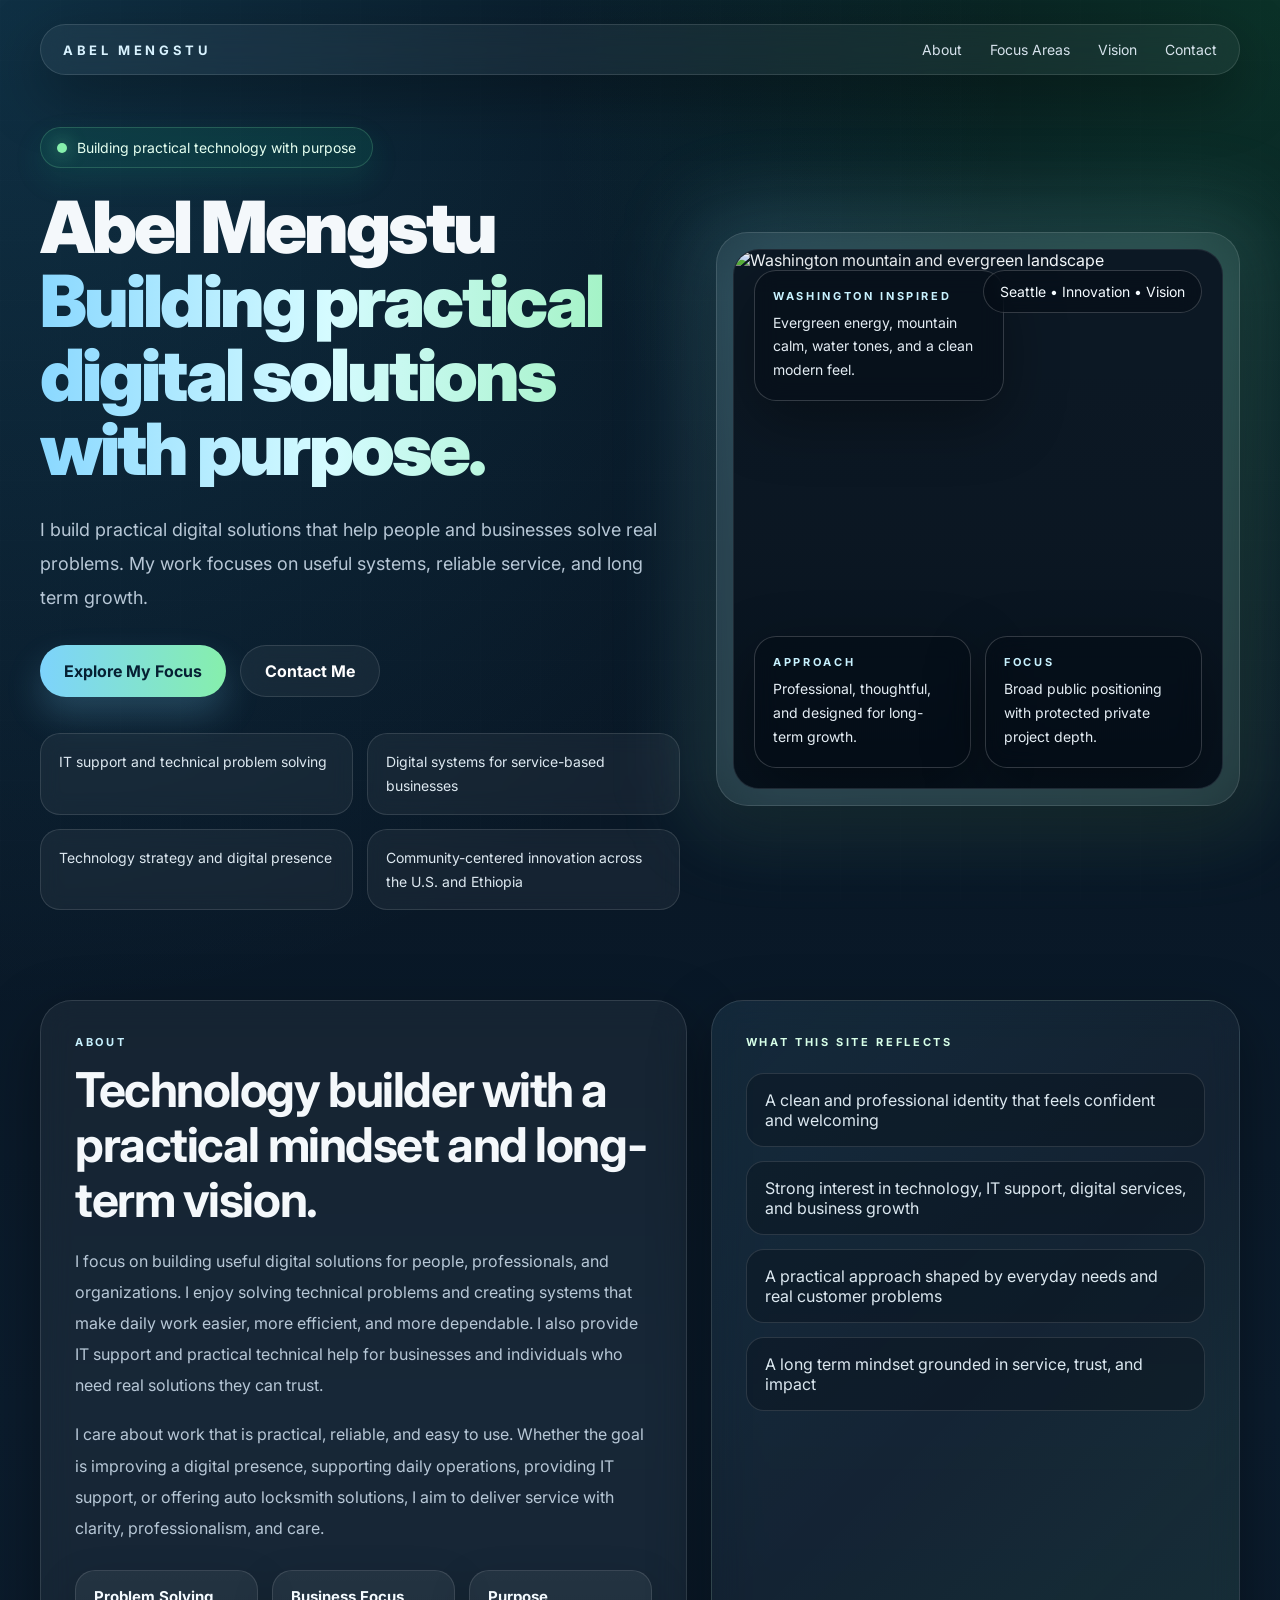
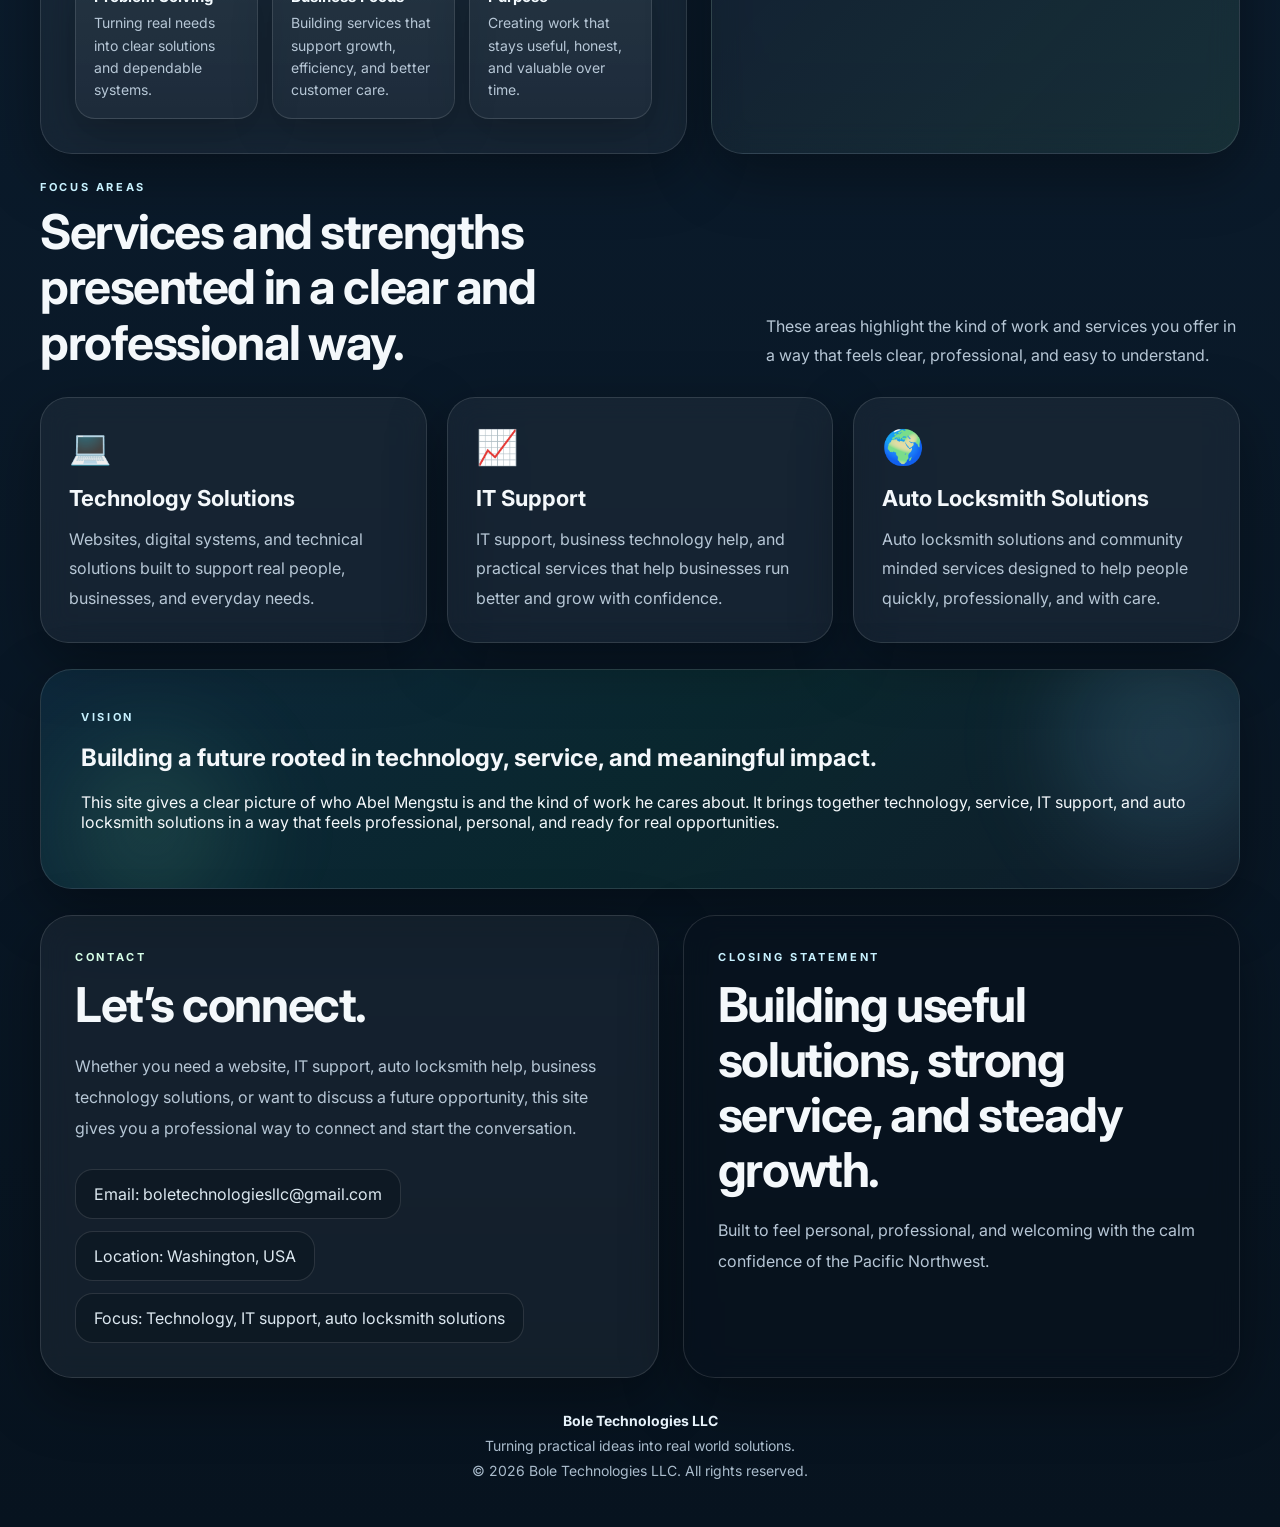
==== index.html @ d24dc64d "Add files via upload Upload homepage" ====
<!DOCTYPE html>
<html lang="en">
<head>
  <meta charset="UTF-8" />
  <meta name="viewport" content="width=device-width, initial-scale=1.0" />
  <title>Abel Mengstu | Technology, Business & Digital Solutions</title>
  <link rel="preconnect" href="https://fonts.googleapis.com">
  <link rel="preconnect" href="https://fonts.gstatic.com" crossorigin>
  <link href="https://fonts.googleapis.com/css2?family=Inter:wght@400;500;600;700;800;900&display=swap" rel="stylesheet">
  <style>
    :root {
      --bg-dark: #07131f;
      --bg-mid: #0c2030;
      --bg-soft: #12293c;
      --card: rgba(255, 255, 255, 0.06);
      --card-strong: rgba(255, 255, 255, 0.08);
      --line: rgba(255, 255, 255, 0.12);
      --text: #f4f8fb;
      --muted: #b7c7d6;
      --sky: #7dd3fc;
      --emerald: #86efac;
      --cyan: #a5f3fc;
      --shadow: 0 20px 60px rgba(0, 0, 0, 0.35);
      --shadow-soft: 0 16px 40px rgba(0, 0, 0, 0.22);
      --radius-xl: 32px;
      --radius-lg: 24px;
      --radius-md: 18px;
      --max: 1200px;
    }

    * {
      box-sizing: border-box;
    }

    html {
      scroll-behavior: smooth;
    }

    body {
      margin: 0;
      font-family: 'Inter', sans-serif;
      color: var(--text);
      background:
        radial-gradient(circle at top left, rgba(56, 189, 248, 0.18), transparent 30%),
        radial-gradient(circle at top right, rgba(34, 197, 94, 0.18), transparent 22%),
        linear-gradient(180deg, #06111c 0%, #0b1c2d 45%, #07131f 100%);
      min-height: 100vh;
      overflow-x: hidden;
    }

    body::before {
      content: "";
      position: fixed;
      inset: 0;
      pointer-events: none;
      opacity: 0.12;
      background-image:
        linear-gradient(to right, rgba(255,255,255,0.08) 1px, transparent 1px),
        linear-gradient(to bottom, rgba(255,255,255,0.08) 1px, transparent 1px);
      background-size: 60px 60px;
    }

    a {
      color: inherit;
      text-decoration: none;
    }

    .container {
      width: min(var(--max), calc(100% - 40px));
      margin: 0 auto;
      position: relative;
      z-index: 1;
    }

    .nav-wrap {
      padding-top: 24px;
    }

    .nav {
      display: flex;
      justify-content: space-between;
      align-items: center;
      gap: 20px;
      padding: 16px 22px;
      border: 1px solid var(--line);
      border-radius: 999px;
      background: rgba(255, 255, 255, 0.05);
      backdrop-filter: blur(16px);
      box-shadow: var(--shadow);
    }

    .brand {
      font-size: 13px;
      letter-spacing: 0.28em;
      text-transform: uppercase;
      color: #d9f3ff;
      font-weight: 700;
      white-space: nowrap;
    }

    .nav-links {
      display: flex;
      gap: 28px;
      flex-wrap: wrap;
      color: #d7e3ed;
      font-size: 14px;
    }

    .nav-links a {
      position: relative;
      transition: color 0.2s ease;
    }

    .nav-links a::after {
      content: "";
      position: absolute;
      left: 0;
      bottom: -6px;
      width: 100%;
      height: 2px;
      background: linear-gradient(90deg, #7dd3fc 0%, #86efac 100%);
      transform: scaleX(0);
      transform-origin: left;
      transition: transform 0.22s ease;
      border-radius: 999px;
    }

    .nav-links a:hover {
      color: #ffffff;
    }

    .nav-links a:hover::after {
      transform: scaleX(1);
    }

    .hero {
      padding: 52px 0 90px;
    }

    .hero-grid {
      display: grid;
      grid-template-columns: 1.1fr 0.9fr;
      gap: 36px;
      align-items: center;
    }

    .eyebrow {
      display: inline-flex;
      align-items: center;
      gap: 10px;
      padding: 11px 16px;
      border: 1px solid rgba(134, 239, 172, 0.2);
      border-radius: 999px;
      background: rgba(16, 185, 129, 0.12);
      color: #e5fff0;
      font-size: 14px;
      box-shadow: 0 12px 30px rgba(16, 185, 129, 0.12);
    }

    .dot {
      width: 10px;
      height: 10px;
      border-radius: 50%;
      background: var(--emerald);
      box-shadow: 0 0 18px rgba(134, 239, 172, 0.7);
    }

    h1 {
      margin: 22px 0 0;
      font-size: clamp(40px, 6vw, 72px);
      line-height: 1.03;
      letter-spacing: -0.04em;
      font-weight: 900;
      max-width: 760px;
    }

    .gradient-text {
      display: block;
      background: linear-gradient(90deg, #8ad8ff 0%, #d5fbff 45%, #97f1b7 100%);
      -webkit-background-clip: text;
      background-clip: text;
      color: transparent;
    }

    .hero p.lead {
      margin: 26px 0 0;
      max-width: 720px;
      color: var(--muted);
      font-size: 18px;
      line-height: 1.9;
    }

    .hero-actions {
      display: flex;
      flex-wrap: wrap;
      gap: 14px;
      margin-top: 30px;
    }

    .btn {
      display: inline-flex;
      align-items: center;
      justify-content: center;
      padding: 15px 24px;
      border-radius: 999px;
      font-weight: 700;
      transition: transform 0.2s ease, background 0.2s ease;
    }

    .btn:hover {
      transform: translateY(-2px);
    }

    .btn-primary {
      background: linear-gradient(90deg, #7dd3fc 0%, #86efac 100%);
      color: #062033;
      box-shadow: 0 18px 35px rgba(125, 211, 252, 0.22);
    }

    .btn-secondary {
      border: 1px solid var(--line);
      background: rgba(255, 255, 255, 0.05);
      color: #ffffff;
      backdrop-filter: blur(12px);
    }

    .chip-grid {
      margin-top: 36px;
      display: grid;
      grid-template-columns: repeat(2, minmax(0, 1fr));
      gap: 14px;
      max-width: 760px;
    }

    .chip {
      padding: 16px 18px;
      border: 1px solid var(--line);
      border-radius: 20px;
      background: rgba(255, 255, 255, 0.05);
      backdrop-filter: blur(10px);
      color: #dde8f0;
      font-size: 14px;
      line-height: 1.7;
    }

    .hero-visual {
      position: relative;
    }

    .glow {
      position: absolute;
      inset: -20px;
      background: linear-gradient(135deg, rgba(125, 211, 252, 0.22), rgba(134, 239, 172, 0.18));
      filter: blur(40px);
      border-radius: 40px;
    }

    .visual-card {
      position: relative;
      border: 1px solid var(--line);
      border-radius: var(--radius-xl);
      background: rgba(255, 255, 255, 0.06);
      backdrop-filter: blur(18px);
      padding: 16px;
      box-shadow: var(--shadow);
    }

    .image-wrap {
      position: relative;
      overflow: hidden;
      border-radius: 26px;
      min-height: 540px;
      border: 1px solid rgba(255, 255, 255, 0.08);
      background: #0c1824;
    }

    .image-wrap img {
      width: 100%;
      height: 100%;
      object-fit: cover;
      display: block;
    }

    .image-overlay {
      position: absolute;
      inset: 0;
      background: linear-gradient(to top, rgba(6, 17, 28, 0.95), rgba(6, 17, 28, 0.18) 45%, transparent 80%);
    }

    .floating-card,
    .bottom-card {
      position: absolute;
      border: 1px solid rgba(255, 255, 255, 0.18);
      background: rgba(3, 10, 18, 0.45);
      backdrop-filter: blur(12px);
      border-radius: 22px;
      box-shadow: var(--shadow);
    }

    .floating-card {
      top: 20px;
      left: 20px;
      max-width: 250px;
      padding: 18px;
    }

    .floating-card p,
    .bottom-card p {
      margin: 8px 0 0;
      color: #e4edf4;
      line-height: 1.7;
      font-size: 14px;
    }

    .label {
      font-size: 11px;
      text-transform: uppercase;
      letter-spacing: 0.24em;
      color: #c8f2ff;
      font-weight: 700;
    }

    .pill {
      position: absolute;
      top: 20px;
      right: 20px;
      border-radius: 999px;
      border: 1px solid rgba(255, 255, 255, 0.18);
      background: rgba(3, 10, 18, 0.45);
      padding: 12px 16px;
      font-size: 14px;
      color: #f5fbff;
      backdrop-filter: blur(12px);
    }

    .bottom-cards {
      position: absolute;
      left: 20px;
      right: 20px;
      bottom: 20px;
      display: grid;
      grid-template-columns: 1fr 1fr;
      gap: 14px;
    }

    .bottom-card {
      position: relative;
      padding: 18px;
    }

    section {
      padding: 0 0 26px;
    }

    .section-grid {
      display: grid;
      grid-template-columns: 1.1fr 0.9fr;
      gap: 24px;
    }

    .card {
      border: 1px solid var(--line);
      border-radius: var(--radius-xl);
      background: rgba(255, 255, 255, 0.05);
      backdrop-filter: blur(15px);
      padding: 34px;
      box-shadow: var(--shadow);
      transition: transform 0.22s ease, border-color 0.22s ease, background 0.22s ease;
    }

    .card:hover {
      transform: translateY(-4px);
      border-color: rgba(125, 211, 252, 0.24);
      background: rgba(255, 255, 255, 0.065);
    }

    .card h2 {
      margin: 14px 0 0;
      font-size: clamp(30px, 4vw, 48px);
      line-height: 1.14;
      letter-spacing: -0.03em;
    }

    .card p {
      margin: 18px 0 0;
      color: var(--muted);
      line-height: 1.95;
      font-size: 16px;
    }

    .style-list {
      display: grid;
      gap: 14px;
      margin-top: 24px;
    }

    .style-item {
      padding: 16px 18px;
      border-radius: 18px;
      border: 1px solid var(--line);
      background: rgba(8, 18, 28, 0.42);
      color: #dce8f0;
    }

    .about-highlights {
      display: grid;
      grid-template-columns: repeat(3, minmax(0, 1fr));
      gap: 14px;
      margin-top: 26px;
    }

    .about-pill {
      padding: 16px 18px;
      border-radius: 20px;
      border: 1px solid var(--line);
      background: linear-gradient(180deg, rgba(255,255,255,0.06), rgba(255,255,255,0.03));
      box-shadow: var(--shadow-soft);
    }

    .about-pill strong {
      display: block;
      font-size: 15px;
      color: #f4fbff;
      margin-bottom: 6px;
    }

    .about-pill span {
      color: var(--muted);
      font-size: 14px;
      line-height: 1.6;
    }

    .section-head {
      display: flex;
      justify-content: space-between;
      gap: 24px;
      align-items: end;
      margin-bottom: 26px;
    }

    .section-head h2 {
      margin: 10px 0 0;
      font-size: clamp(30px, 4vw, 48px);
      line-height: 1.16;
      letter-spacing: -0.03em;
    }

    .section-head p {
      margin: 0;
      max-width: 520px;
      color: var(--muted);
      line-height: 1.85;
    }

    .focus-grid {
      display: grid;
      grid-template-columns: repeat(3, 1fr);
      gap: 20px;
    }

    .focus-card {
      border: 1px solid var(--line);
      border-radius: 28px;
      background: rgba(255, 255, 255, 0.05);
      padding: 28px;
      backdrop-filter: blur(14px);
      box-shadow: var(--shadow);
      transition: transform 0.2s ease, background 0.2s ease;
    }

    .focus-card:hover {
      transform: translateY(-4px);
      background: rgba(255, 255, 255, 0.07);
    }

    .icon {
      font-size: 34px;
    }

    .focus-card h3 {
      margin: 18px 0 0;
      font-size: 22px;
    }

    .focus-card p {
      margin: 14px 0 0;
      color: var(--muted);
      line-height: 1.85;
    }

    .vision-card {
      position: relative;
      overflow: hidden;
      border: 1px solid var(--line);
      border-radius: var(--radius-xl);
      padding: 40px;
      background: linear-gradient(135deg, rgba(56, 189, 248, 0.1), rgba(16, 185, 129, 0.1), rgba(255,255,255,0.03));
      box-shadow: var(--shadow);
    }

    .vision-card::before,
    .vision-card::after {
      content: "";
      position: absolute;
      border-radius: 50%;
      filter: blur(50px);
      pointer-events: none;
    }

    .vision-card::before {
      width: 220px;
      height: 220px;
      background: rgba(125, 211, 252, 0.14);
      top: -40px;
      right: -40px;
    }

    .vision-card::after {
      width: 180px;
      height: 180px;
      background: rgba(134, 239, 172, 0.12);
      left: 20px;
      bottom: -30px;
    }

    .vision-card h2,
    .vision-card p,
    .vision-card .label {
      position: relative;
      z-index: 1;
    }

    .contact-grid {
      display: grid;
      grid-template-columns: 1fr 0.9fr;
      gap: 24px;
    }

    .contact-tags {
      display: flex;
      flex-wrap: wrap;
      gap: 12px;
      margin-top: 24px;
    }

    .contact-tag {
      padding: 14px 18px;
      border-radius: 18px;
      border: 1px solid var(--line);
      background: rgba(8, 18, 28, 0.42);
      color: #dce8f0;
    }

    .footer {
      padding: 8px 0 48px;
      text-align: center;
      color: #aabccc;
      font-size: 14px;
    }

    @media (max-width: 1024px) {
      .hero-grid,
      .section-grid,
      .contact-grid,
      .focus-grid {
        grid-template-columns: 1fr;
      }

      .section-head {
        flex-direction: column;
        align-items: flex-start;
      }
    }

    @media (max-width: 720px) {
      .container {
        width: min(var(--max), calc(100% - 28px));
      }

      .nav {
        border-radius: 28px;
        padding: 16px;
        align-items: flex-start;
        flex-direction: column;
      }

      .nav-links {
        gap: 16px;
      }

      .hero {
        padding-top: 34px;
      }

      .chip-grid,
      .bottom-cards,
      .about-highlights {
        grid-template-columns: 1fr;
      }

      .image-wrap {
        min-height: 480px;
      }

      .floating-card,
      .pill {
        position: absolute;
      }

      .card,
      .vision-card,
      .focus-card {
        padding: 24px;
      }
    }
  </style>
</head>
<body>
  <div class="container nav-wrap">
    <header class="nav">
      <div class="brand">Abel Mengstu</div>
      <nav class="nav-links">
        <a href="#about">About</a>
        <a href="#focus">Focus Areas</a>
        <a href="#vision">Vision</a>
        <a href="#contact">Contact</a>
      </nav>
    </header>
  </div>

  <main>
    <section class="hero">
      <div class="container hero-grid">
        <div>
          <div class="eyebrow">
            <span class="dot"></span>
            Building practical technology with purpose
          </div>

          <h1>
            Abel Mengstu
            <span class="gradient-text">Building practical digital solutions with purpose.</span>
          </h1>

          <p class="lead">
            I build practical digital solutions that help people and businesses solve real problems. My work focuses on useful systems, reliable service, and long term growth.
          </p>

          <div class="hero-actions">
            <a class="btn btn-primary" href="#focus">Explore My Focus</a>
            <a class="btn btn-secondary" href="#contact">Contact Me</a>
          </div>

          <div class="chip-grid">
            <div class="chip">IT support and technical problem solving</div>
            <div class="chip">Digital systems for service-based businesses</div>
            <div class="chip">Technology strategy and digital presence</div>
            <div class="chip">Community-centered innovation across the U.S. and Ethiopia</div>
          </div>
        </div>

        <div class="hero-visual">
          <div class="glow"></div>
          <div class="visual-card">
            <div class="image-wrap">
              <img src="https://images.unsplash.com/photo-1502175353174-a7a70e73b362?auto=format&fit=crop&w=1400&q=80" alt="Washington mountain and evergreen landscape">
              <div class="image-overlay"></div>

              <div class="floating-card">
                <div class="label">Washington Inspired</div>
                <p>Evergreen energy, mountain calm, water tones, and a clean modern feel.</p>
              </div>

              <div class="pill">Seattle • Innovation • Vision</div>

              <div class="bottom-cards">
                <div class="bottom-card">
                  <div class="label">Approach</div>
                  <p>Professional, thoughtful, and designed for long-term growth.</p>
                </div>
                <div class="bottom-card">
                  <div class="label">Focus</div>
                  <p>Broad public positioning with protected private project depth.</p>
                </div>
              </div>
            </div>
          </div>
        </div>
      </div>
    </section>

    <section id="about">
      <div class="container section-grid">
        <div class="card">
          <div class="label">About</div>
          <h2>Technology builder with a practical mindset and long-term vision.</h2>
          <p>
            I focus on building useful digital solutions for people, professionals, and organizations. I enjoy solving technical problems and creating systems that make daily work easier, more efficient, and more dependable. I also provide IT support and practical technical help for businesses and individuals who need real solutions they can trust.
          </p>
          <p>
            I care about work that is practical, reliable, and easy to use. Whether the goal is improving a digital presence, supporting daily operations, providing IT support, or offering auto locksmith solutions, I aim to deliver service with clarity, professionalism, and care.
          </p>

          <div class="about-highlights">
            <div class="about-pill">
              <strong>Problem Solving</strong>
              <span>Turning real needs into clear solutions and dependable systems.</span>
            </div>
            <div class="about-pill">
              <strong>Business Focus</strong>
              <span>Building services that support growth, efficiency, and better customer care.</span>
            </div>
            <div class="about-pill">
              <strong>Purpose</strong>
              <span>Creating work that stays useful, honest, and valuable over time.</span>
            </div>
          </div>
        </div>

        <div class="card" style="background: linear-gradient(135deg, rgba(125, 211, 252, 0.09), rgba(255, 255, 255, 0.04), rgba(134, 239, 172, 0.1));">
          <div class="label" style="color:#d7ffe8;">What this site reflects</div>
          <div class="style-list">
            <div class="style-item">A clean and professional identity that feels confident and welcoming</div>
            <div class="style-item">Strong interest in technology, IT support, digital services, and business growth</div>
            <div class="style-item">A practical approach shaped by everyday needs and real customer problems</div>
            <div class="style-item">A long term mindset grounded in service, trust, and impact</div>
          </div>
        </div>
      </div>
    </section>

    <section id="focus">
      <div class="container">
        <div class="section-head">
          <div>
            <div class="label">Focus Areas</div>
            <h2>Services and strengths presented in a clear and professional way.</h2>
          </div>
          <p>
            These areas highlight the kind of work and services you offer in a way that feels clear, professional, and easy to understand.
          </p>
        </div>

        <div class="focus-grid">
          <div class="focus-card">
            <div class="icon">💻</div>
            <h3>Technology Solutions</h3>
            <p>Websites, digital systems, and technical solutions built to support real people, businesses, and everyday needs.</p>
          </div>
          <div class="focus-card">
            <div class="icon">📈</div>
            <h3>IT Support</h3>
            <p>IT support, business technology help, and practical services that help businesses run better and grow with confidence.</p>
          </div>
          <div class="focus-card">
            <div class="icon">🌍</div>
            <h3>Auto Locksmith Solutions</h3>
            <p>Auto locksmith solutions and community minded services designed to help people quickly, professionally, and with care.</p>
          </div>
        </div>
      </div>
    </section>

    <section id="vision">
      <div class="container">
        <div class="vision-card">
          <div class="label">Vision</div>
          <h2>Building a future rooted in technology, service, and meaningful impact.</h2>
          <p>
            This site gives a clear picture of who Abel Mengstu is and the kind of work he cares about. It brings together technology, service, IT support, and auto locksmith solutions in a way that feels professional, personal, and ready for real opportunities.
          </p>
        </div>
      </div>
    </section>

    <section id="contact">
      <div class="container contact-grid">
        <div class="card">
          <div class="label" style="color:#d7ffe8;">Contact</div>
          <h2>Let’s connect.</h2>
          <p>
            Whether you need a website, IT support, auto locksmith help, business technology solutions, or want to discuss a future opportunity, this site gives you a professional way to connect and start the conversation.
          </p>
          <div class="contact-tags">
            <div class="contact-tag">Email: boletechnologiesllc@gmail.com</div>
            <div class="contact-tag">Location: Washington, USA</div>
            <div class="contact-tag">Focus: Technology, IT support, auto locksmith solutions</div>
          </div>
        </div>

        <div class="card" style="background: rgba(8, 18, 28, 0.55);">
          <div class="label">Closing Statement</div>
          <h2>Building useful solutions, strong service, and steady growth.</h2>
          <p>
            Built to feel personal, professional, and welcoming with the calm confidence of the Pacific Northwest.
          </p>
        </div>
      </div>
    </section>
  </main>

  <div class="container footer">
    <div style="font-weight:700; color:#e7f2fa; margin-bottom:8px;">Bole Technologies LLC</div>
    <div style="margin-bottom:8px;">Turning practical ideas into real world solutions.</div>
    <div>© 2026 Bole Technologies LLC. All rights reserved.</div>
  </div>
</body>
</html>
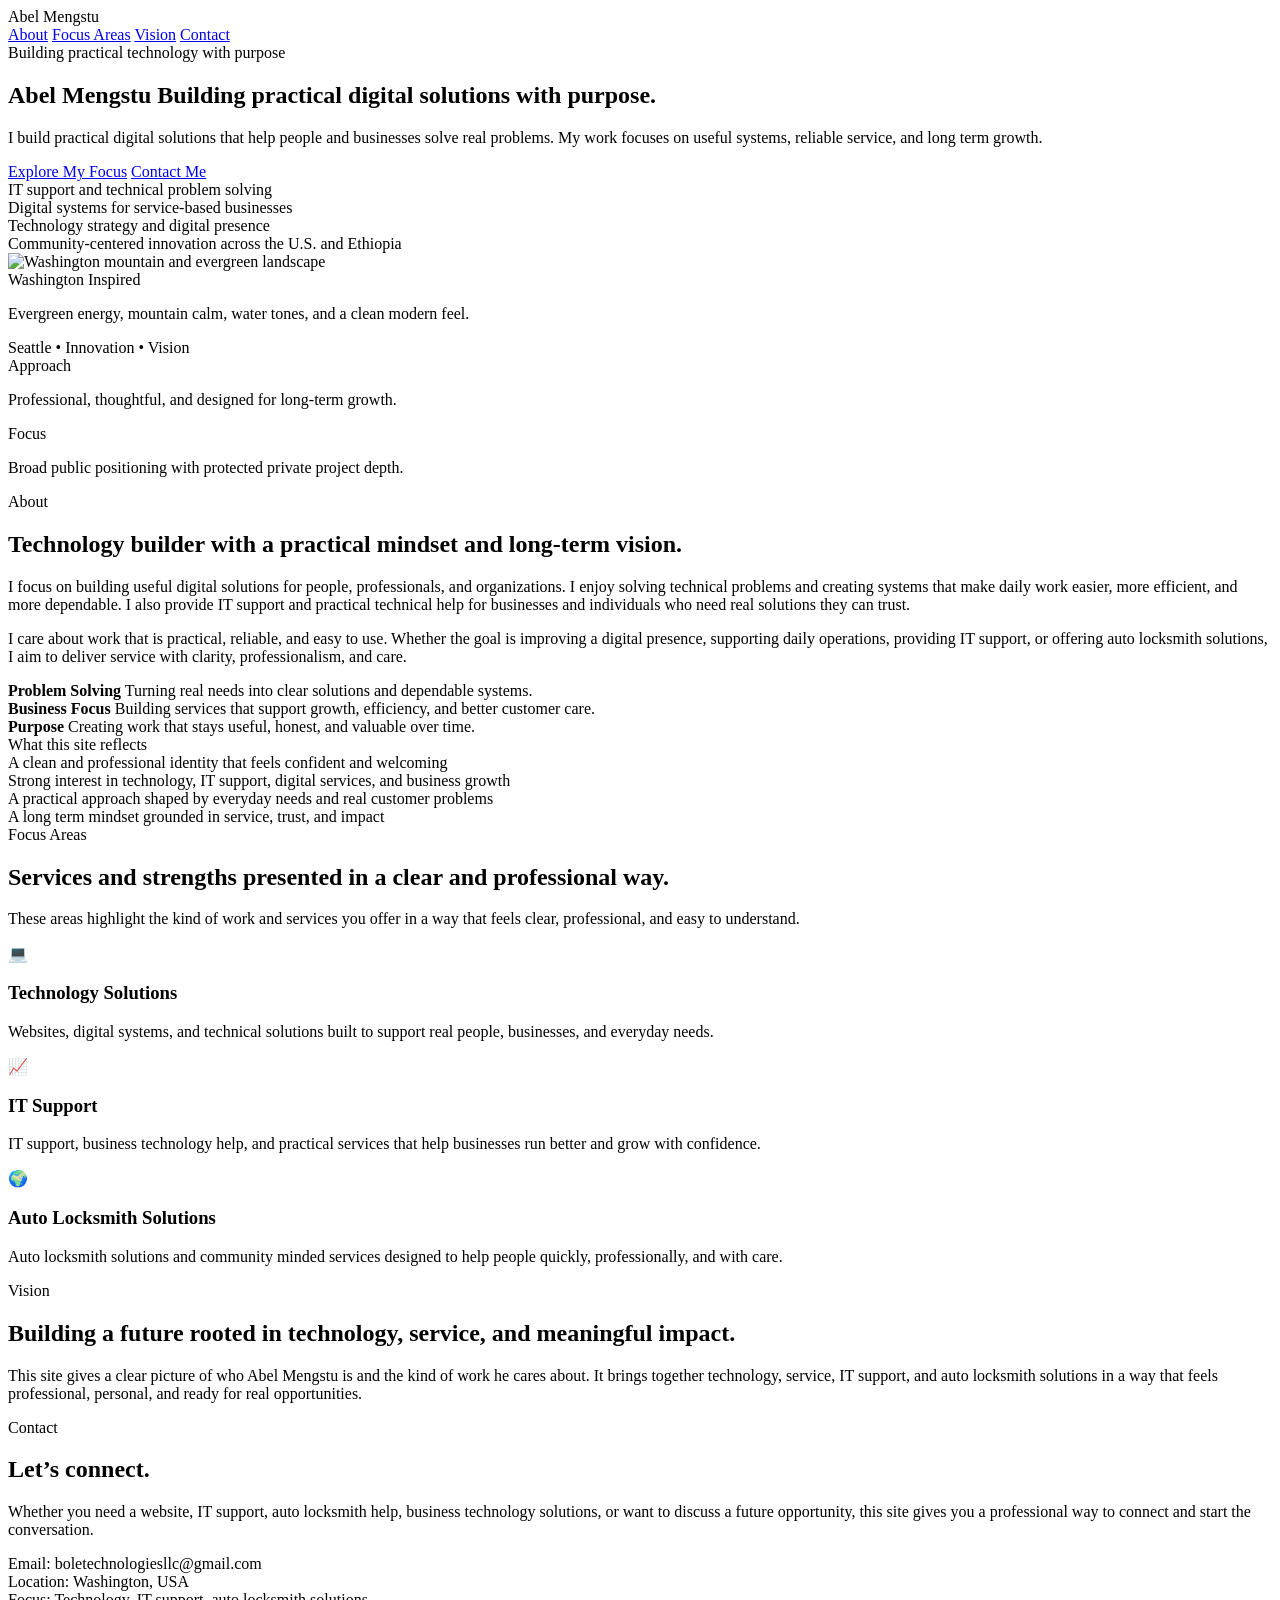
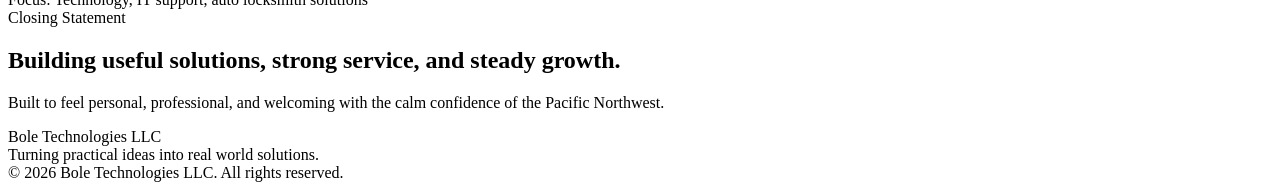
==== commit 02a20e5f: "Refactor index.html to use CSS classes Removed inline styles and replaced with CSS classes for bette" ====
--- a/index.html
+++ b/index.html
@@ -4,616 +4,12 @@
   <meta charset="UTF-8" />
   <meta name="viewport" content="width=device-width, initial-scale=1.0" />
   <title>Abel Mengstu | Technology, Business & Digital Solutions</title>
+
   <link rel="preconnect" href="https://fonts.googleapis.com">
   <link rel="preconnect" href="https://fonts.gstatic.com" crossorigin>
   <link href="https://fonts.googleapis.com/css2?family=Inter:wght@400;500;600;700;800;900&display=swap" rel="stylesheet">
-  <style>
-    :root {
-      --bg-dark: #07131f;
-      --bg-mid: #0c2030;
-      --bg-soft: #12293c;
-      --card: rgba(255, 255, 255, 0.06);
-      --card-strong: rgba(255, 255, 255, 0.08);
-      --line: rgba(255, 255, 255, 0.12);
-      --text: #f4f8fb;
-      --muted: #b7c7d6;
-      --sky: #7dd3fc;
-      --emerald: #86efac;
-      --cyan: #a5f3fc;
-      --shadow: 0 20px 60px rgba(0, 0, 0, 0.35);
-      --shadow-soft: 0 16px 40px rgba(0, 0, 0, 0.22);
-      --radius-xl: 32px;
-      --radius-lg: 24px;
-      --radius-md: 18px;
-      --max: 1200px;
-    }
-
-    * {
-      box-sizing: border-box;
-    }
-
-    html {
-      scroll-behavior: smooth;
-    }
-
-    body {
-      margin: 0;
-      font-family: 'Inter', sans-serif;
-      color: var(--text);
-      background:
-        radial-gradient(circle at top left, rgba(56, 189, 248, 0.18), transparent 30%),
-        radial-gradient(circle at top right, rgba(34, 197, 94, 0.18), transparent 22%),
-        linear-gradient(180deg, #06111c 0%, #0b1c2d 45%, #07131f 100%);
-      min-height: 100vh;
-      overflow-x: hidden;
-    }
-
-    body::before {
-      content: "";
-      position: fixed;
-      inset: 0;
-      pointer-events: none;
-      opacity: 0.12;
-      background-image:
-        linear-gradient(to right, rgba(255,255,255,0.08) 1px, transparent 1px),
-        linear-gradient(to bottom, rgba(255,255,255,0.08) 1px, transparent 1px);
-      background-size: 60px 60px;
-    }
-
-    a {
-      color: inherit;
-      text-decoration: none;
-    }
-
-    .container {
-      width: min(var(--max), calc(100% - 40px));
-      margin: 0 auto;
-      position: relative;
-      z-index: 1;
-    }
-
-    .nav-wrap {
-      padding-top: 24px;
-    }
-
-    .nav {
-      display: flex;
-      justify-content: space-between;
-      align-items: center;
-      gap: 20px;
-      padding: 16px 22px;
-      border: 1px solid var(--line);
-      border-radius: 999px;
-      background: rgba(255, 255, 255, 0.05);
-      backdrop-filter: blur(16px);
-      box-shadow: var(--shadow);
-    }
-
-    .brand {
-      font-size: 13px;
-      letter-spacing: 0.28em;
-      text-transform: uppercase;
-      color: #d9f3ff;
-      font-weight: 700;
-      white-space: nowrap;
-    }
-
-    .nav-links {
-      display: flex;
-      gap: 28px;
-      flex-wrap: wrap;
-      color: #d7e3ed;
-      font-size: 14px;
-    }
-
-    .nav-links a {
-      position: relative;
-      transition: color 0.2s ease;
-    }
-
-    .nav-links a::after {
-      content: "";
-      position: absolute;
-      left: 0;
-      bottom: -6px;
-      width: 100%;
-      height: 2px;
-      background: linear-gradient(90deg, #7dd3fc 0%, #86efac 100%);
-      transform: scaleX(0);
-      transform-origin: left;
-      transition: transform 0.22s ease;
-      border-radius: 999px;
-    }
-
-    .nav-links a:hover {
-      color: #ffffff;
-    }
-
-    .nav-links a:hover::after {
-      transform: scaleX(1);
-    }
-
-    .hero {
-      padding: 52px 0 90px;
-    }
-
-    .hero-grid {
-      display: grid;
-      grid-template-columns: 1.1fr 0.9fr;
-      gap: 36px;
-      align-items: center;
-    }
-
-    .eyebrow {
-      display: inline-flex;
-      align-items: center;
-      gap: 10px;
-      padding: 11px 16px;
-      border: 1px solid rgba(134, 239, 172, 0.2);
-      border-radius: 999px;
-      background: rgba(16, 185, 129, 0.12);
-      color: #e5fff0;
-      font-size: 14px;
-      box-shadow: 0 12px 30px rgba(16, 185, 129, 0.12);
-    }
-
-    .dot {
-      width: 10px;
-      height: 10px;
-      border-radius: 50%;
-      background: var(--emerald);
-      box-shadow: 0 0 18px rgba(134, 239, 172, 0.7);
-    }
-
-    h1 {
-      margin: 22px 0 0;
-      font-size: clamp(40px, 6vw, 72px);
-      line-height: 1.03;
-      letter-spacing: -0.04em;
-      font-weight: 900;
-      max-width: 760px;
-    }
-
-    .gradient-text {
-      display: block;
-      background: linear-gradient(90deg, #8ad8ff 0%, #d5fbff 45%, #97f1b7 100%);
-      -webkit-background-clip: text;
-      background-clip: text;
-      color: transparent;
-    }
-
-    .hero p.lead {
-      margin: 26px 0 0;
-      max-width: 720px;
-      color: var(--muted);
-      font-size: 18px;
-      line-height: 1.9;
-    }
-
-    .hero-actions {
-      display: flex;
-      flex-wrap: wrap;
-      gap: 14px;
-      margin-top: 30px;
-    }
-
-    .btn {
-      display: inline-flex;
-      align-items: center;
-      justify-content: center;
-      padding: 15px 24px;
-      border-radius: 999px;
-      font-weight: 700;
-      transition: transform 0.2s ease, background 0.2s ease;
-    }
-
-    .btn:hover {
-      transform: translateY(-2px);
-    }
-
-    .btn-primary {
-      background: linear-gradient(90deg, #7dd3fc 0%, #86efac 100%);
-      color: #062033;
-      box-shadow: 0 18px 35px rgba(125, 211, 252, 0.22);
-    }
-
-    .btn-secondary {
-      border: 1px solid var(--line);
-      background: rgba(255, 255, 255, 0.05);
-      color: #ffffff;
-      backdrop-filter: blur(12px);
-    }
-
-    .chip-grid {
-      margin-top: 36px;
-      display: grid;
-      grid-template-columns: repeat(2, minmax(0, 1fr));
-      gap: 14px;
-      max-width: 760px;
-    }
-
-    .chip {
-      padding: 16px 18px;
-      border: 1px solid var(--line);
-      border-radius: 20px;
-      background: rgba(255, 255, 255, 0.05);
-      backdrop-filter: blur(10px);
-      color: #dde8f0;
-      font-size: 14px;
-      line-height: 1.7;
-    }
-
-    .hero-visual {
-      position: relative;
-    }
-
-    .glow {
-      position: absolute;
-      inset: -20px;
-      background: linear-gradient(135deg, rgba(125, 211, 252, 0.22), rgba(134, 239, 172, 0.18));
-      filter: blur(40px);
-      border-radius: 40px;
-    }
-
-    .visual-card {
-      position: relative;
-      border: 1px solid var(--line);
-      border-radius: var(--radius-xl);
-      background: rgba(255, 255, 255, 0.06);
-      backdrop-filter: blur(18px);
-      padding: 16px;
-      box-shadow: var(--shadow);
-    }
-
-    .image-wrap {
-      position: relative;
-      overflow: hidden;
-      border-radius: 26px;
-      min-height: 540px;
-      border: 1px solid rgba(255, 255, 255, 0.08);
-      background: #0c1824;
-    }
-
-    .image-wrap img {
-      width: 100%;
-      height: 100%;
-      object-fit: cover;
-      display: block;
-    }
-
-    .image-overlay {
-      position: absolute;
-      inset: 0;
-      background: linear-gradient(to top, rgba(6, 17, 28, 0.95), rgba(6, 17, 28, 0.18) 45%, transparent 80%);
-    }
-
-    .floating-card,
-    .bottom-card {
-      position: absolute;
-      border: 1px solid rgba(255, 255, 255, 0.18);
-      background: rgba(3, 10, 18, 0.45);
-      backdrop-filter: blur(12px);
-      border-radius: 22px;
-      box-shadow: var(--shadow);
-    }
-
-    .floating-card {
-      top: 20px;
-      left: 20px;
-      max-width: 250px;
-      padding: 18px;
-    }
-
-    .floating-card p,
-    .bottom-card p {
-      margin: 8px 0 0;
-      color: #e4edf4;
-      line-height: 1.7;
-      font-size: 14px;
-    }
-
-    .label {
-      font-size: 11px;
-      text-transform: uppercase;
-      letter-spacing: 0.24em;
-      color: #c8f2ff;
-      font-weight: 700;
-    }
-
-    .pill {
-      position: absolute;
-      top: 20px;
-      right: 20px;
-      border-radius: 999px;
-      border: 1px solid rgba(255, 255, 255, 0.18);
-      background: rgba(3, 10, 18, 0.45);
-      padding: 12px 16px;
-      font-size: 14px;
-      color: #f5fbff;
-      backdrop-filter: blur(12px);
-    }
-
-    .bottom-cards {
-      position: absolute;
-      left: 20px;
-      right: 20px;
-      bottom: 20px;
-      display: grid;
-      grid-template-columns: 1fr 1fr;
-      gap: 14px;
-    }
-
-    .bottom-card {
-      position: relative;
-      padding: 18px;
-    }
-
-    section {
-      padding: 0 0 26px;
-    }
-
-    .section-grid {
-      display: grid;
-      grid-template-columns: 1.1fr 0.9fr;
-      gap: 24px;
-    }
-
-    .card {
-      border: 1px solid var(--line);
-      border-radius: var(--radius-xl);
-      background: rgba(255, 255, 255, 0.05);
-      backdrop-filter: blur(15px);
-      padding: 34px;
-      box-shadow: var(--shadow);
-      transition: transform 0.22s ease, border-color 0.22s ease, background 0.22s ease;
-    }
-
-    .card:hover {
-      transform: translateY(-4px);
-      border-color: rgba(125, 211, 252, 0.24);
-      background: rgba(255, 255, 255, 0.065);
-    }
-
-    .card h2 {
-      margin: 14px 0 0;
-      font-size: clamp(30px, 4vw, 48px);
-      line-height: 1.14;
-      letter-spacing: -0.03em;
-    }
-
-    .card p {
-      margin: 18px 0 0;
-      color: var(--muted);
-      line-height: 1.95;
-      font-size: 16px;
-    }
-
-    .style-list {
-      display: grid;
-      gap: 14px;
-      margin-top: 24px;
-    }
-
-    .style-item {
-      padding: 16px 18px;
-      border-radius: 18px;
-      border: 1px solid var(--line);
-      background: rgba(8, 18, 28, 0.42);
-      color: #dce8f0;
-    }
-
-    .about-highlights {
-      display: grid;
-      grid-template-columns: repeat(3, minmax(0, 1fr));
-      gap: 14px;
-      margin-top: 26px;
-    }
-
-    .about-pill {
-      padding: 16px 18px;
-      border-radius: 20px;
-      border: 1px solid var(--line);
-      background: linear-gradient(180deg, rgba(255,255,255,0.06), rgba(255,255,255,0.03));
-      box-shadow: var(--shadow-soft);
-    }
-
-    .about-pill strong {
-      display: block;
-      font-size: 15px;
-      color: #f4fbff;
-      margin-bottom: 6px;
-    }
-
-    .about-pill span {
-      color: var(--muted);
-      font-size: 14px;
-      line-height: 1.6;
-    }
-
-    .section-head {
-      display: flex;
-      justify-content: space-between;
-      gap: 24px;
-      align-items: end;
-      margin-bottom: 26px;
-    }
-
-    .section-head h2 {
-      margin: 10px 0 0;
-      font-size: clamp(30px, 4vw, 48px);
-      line-height: 1.16;
-      letter-spacing: -0.03em;
-    }
-
-    .section-head p {
-      margin: 0;
-      max-width: 520px;
-      color: var(--muted);
-      line-height: 1.85;
-    }
-
-    .focus-grid {
-      display: grid;
-      grid-template-columns: repeat(3, 1fr);
-      gap: 20px;
-    }
-
-    .focus-card {
-      border: 1px solid var(--line);
-      border-radius: 28px;
-      background: rgba(255, 255, 255, 0.05);
-      padding: 28px;
-      backdrop-filter: blur(14px);
-      box-shadow: var(--shadow);
-      transition: transform 0.2s ease, background 0.2s ease;
-    }
-
-    .focus-card:hover {
-      transform: translateY(-4px);
-      background: rgba(255, 255, 255, 0.07);
-    }
-
-    .icon {
-      font-size: 34px;
-    }
-
-    .focus-card h3 {
-      margin: 18px 0 0;
-      font-size: 22px;
-    }
-
-    .focus-card p {
-      margin: 14px 0 0;
-      color: var(--muted);
-      line-height: 1.85;
-    }
-
-    .vision-card {
-      position: relative;
-      overflow: hidden;
-      border: 1px solid var(--line);
-      border-radius: var(--radius-xl);
-      padding: 40px;
-      background: linear-gradient(135deg, rgba(56, 189, 248, 0.1), rgba(16, 185, 129, 0.1), rgba(255,255,255,0.03));
-      box-shadow: var(--shadow);
-    }
-
-    .vision-card::before,
-    .vision-card::after {
-      content: "";
-      position: absolute;
-      border-radius: 50%;
-      filter: blur(50px);
-      pointer-events: none;
-    }
-
-    .vision-card::before {
-      width: 220px;
-      height: 220px;
-      background: rgba(125, 211, 252, 0.14);
-      top: -40px;
-      right: -40px;
-    }
-
-    .vision-card::after {
-      width: 180px;
-      height: 180px;
-      background: rgba(134, 239, 172, 0.12);
-      left: 20px;
-      bottom: -30px;
-    }
-
-    .vision-card h2,
-    .vision-card p,
-    .vision-card .label {
-      position: relative;
-      z-index: 1;
-    }
-
-    .contact-grid {
-      display: grid;
-      grid-template-columns: 1fr 0.9fr;
-      gap: 24px;
-    }
-
-    .contact-tags {
-      display: flex;
-      flex-wrap: wrap;
-      gap: 12px;
-      margin-top: 24px;
-    }
-
-    .contact-tag {
-      padding: 14px 18px;
-      border-radius: 18px;
-      border: 1px solid var(--line);
-      background: rgba(8, 18, 28, 0.42);
-      color: #dce8f0;
-    }
-
-    .footer {
-      padding: 8px 0 48px;
-      text-align: center;
-      color: #aabccc;
-      font-size: 14px;
-    }
-
-    @media (max-width: 1024px) {
-      .hero-grid,
-      .section-grid,
-      .contact-grid,
-      .focus-grid {
-        grid-template-columns: 1fr;
-      }
-
-      .section-head {
-        flex-direction: column;
-        align-items: flex-start;
-      }
-    }
-
-    @media (max-width: 720px) {
-      .container {
-        width: min(var(--max), calc(100% - 28px));
-      }
-
-      .nav {
-        border-radius: 28px;
-        padding: 16px;
-        align-items: flex-start;
-        flex-direction: column;
-      }
-
-      .nav-links {
-        gap: 16px;
-      }
-
-      .hero {
-        padding-top: 34px;
-      }
-
-      .chip-grid,
-      .bottom-cards,
-      .about-highlights {
-        grid-template-columns: 1fr;
-      }
-
-      .image-wrap {
-        min-height: 480px;
-      }
-
-      .floating-card,
-      .pill {
-        position: absolute;
-      }
-
-      .card,
-      .vision-card,
-      .focus-card {
-        padding: 24px;
-      }
-    }
-  </style>
+
+  <link rel="stylesheet" href="/style.css">
 </head>
 <body>
   <div class="container nav-wrap">
@@ -717,8 +113,8 @@
           </div>
         </div>
 
-        <div class="card" style="background: linear-gradient(135deg, rgba(125, 211, 252, 0.09), rgba(255, 255, 255, 0.04), rgba(134, 239, 172, 0.1));">
-          <div class="label" style="color:#d7ffe8;">What this site reflects</div>
+        <div class="card card-gradient">
+          <div class="label label-green">What this site reflects</div>
           <div class="style-list">
             <div class="style-item">A clean and professional identity that feels confident and welcoming</div>
             <div class="style-item">Strong interest in technology, IT support, digital services, and business growth</div>
@@ -776,7 +172,7 @@
     <section id="contact">
       <div class="container contact-grid">
         <div class="card">
-          <div class="label" style="color:#d7ffe8;">Contact</div>
+          <div class="label label-green">Contact</div>
           <h2>Let’s connect.</h2>
           <p>
             Whether you need a website, IT support, auto locksmith help, business technology solutions, or want to discuss a future opportunity, this site gives you a professional way to connect and start the conversation.
@@ -788,7 +184,7 @@
           </div>
         </div>
 
-        <div class="card" style="background: rgba(8, 18, 28, 0.55);">
+        <div class="card card-dark">
           <div class="label">Closing Statement</div>
           <h2>Building useful solutions, strong service, and steady growth.</h2>
           <p>
@@ -800,8 +196,8 @@
   </main>
 
   <div class="container footer">
-    <div style="font-weight:700; color:#e7f2fa; margin-bottom:8px;">Bole Technologies LLC</div>
-    <div style="margin-bottom:8px;">Turning practical ideas into real world solutions.</div>
+    <div class="footer-brand">Bole Technologies LLC</div>
+    <div class="footer-line">Turning practical ideas into real world solutions.</div>
     <div>© 2026 Bole Technologies LLC. All rights reserved.</div>
   </div>
 </body>
